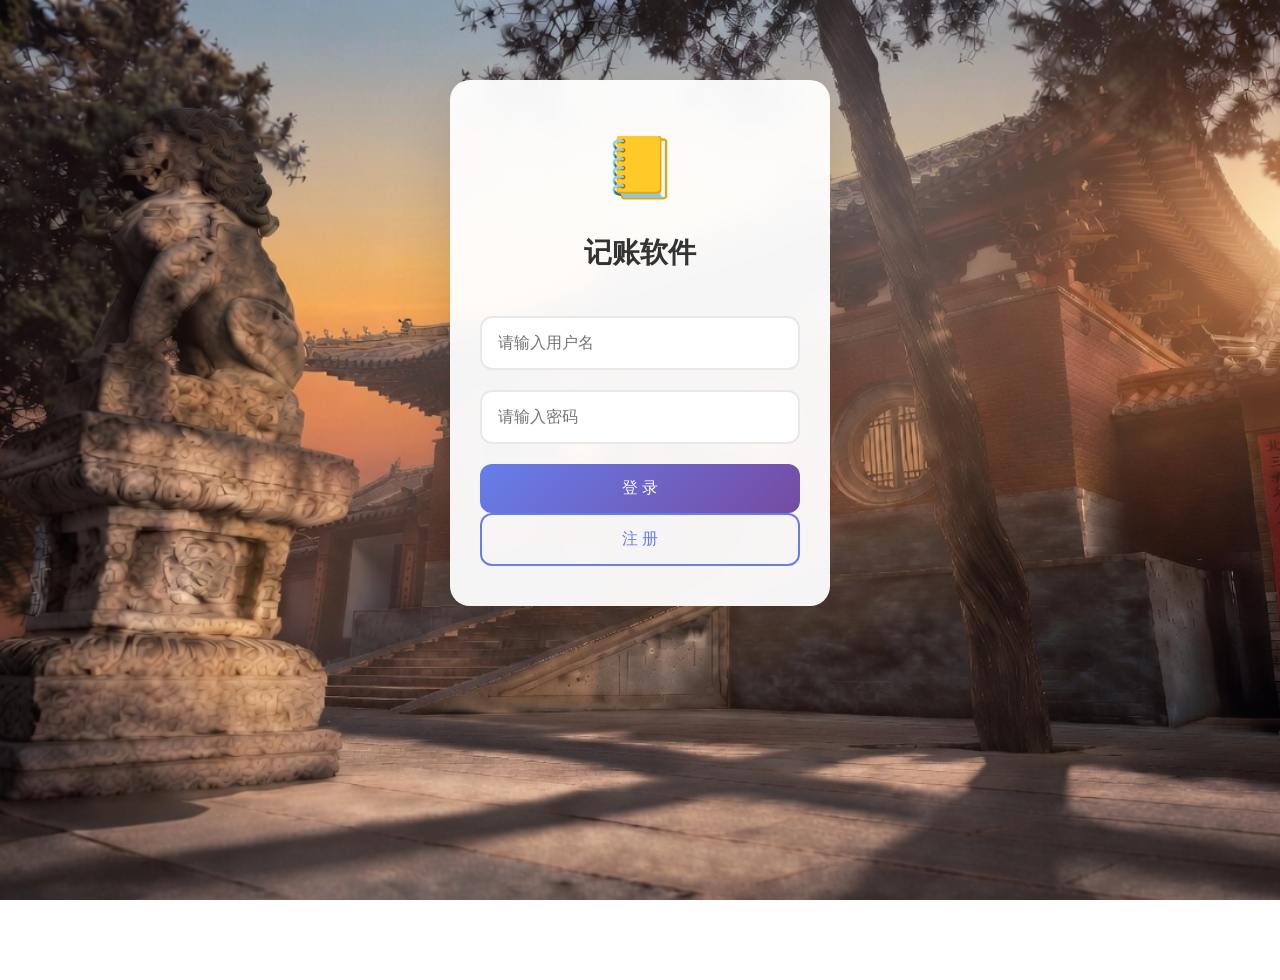
==== index.html @ ce6bc559 "Initial commit" ====
<!DOCTYPE html>
<html lang="zh-CN">
<head>
    <meta charset="UTF-8">
    <meta name="viewport" content="width=device-width, initial-scale=1.0">
    <title>记账软件</title>
    <link rel="stylesheet" href="css/style.css">
</head>
<body class="theme-custom">
    <div class="scenic-bg" id="scenic-bg">
        <div class="scenic-image" id="scenic-image"></div>
    </div>

    <div id="app">
        <div id="login-page" class="page active">
            <div class="login-container">
                <div class="login-header">
                    <div class="login-icon">📒</div>
                    <h1>记账软件</h1>
                </div>
                <form id="login-form">
                    <div class="form-group">
                        <input type="text" id="username" required placeholder="请输入用户名">
                    </div>
                    <div class="form-group">
                        <input type="password" id="password" required placeholder="请输入密码">
                    </div>
                    <button type="submit" class="btn btn-primary btn-full">登 录</button>
                    <button type="button" id="register-btn" class="btn btn-outline btn-full">注 册</button>
                </form>
            </div>
        </div>

        <div id="home-page" class="page">
            <div class="header">
                <div class="header-left">
                    <span id="current-user" class="user-info"></span>
                </div>
                <h1>我的账本</h1>
                <div class="header-right">
                    <button id="theme-btn" class="btn btn-icon" title="选择颜色">🎨</button>
                    <button id="settings-btn" class="btn btn-icon" title="设置">⚙️</button>
                    <button id="logout-btn" class="btn btn-icon" title="退出">🚪</button>
                </div>
            </div>
            <div class="content">
                <button id="create-notebook-btn" class="btn btn-primary btn-full btn-large">+ 创建账本</button>
                <div id="notebook-list" class="notebook-list"></div>
            </div>
        </div>

        <div id="notebook-page" class="page">
            <div class="bill-fixed-header">
                <div class="bill-header-row">
                    <button id="back-to-home-btn" class="btn btn-icon-dark">←</button>
                    <div class="bill-title-wrap">
                        <h2 class="bill-type">送货单</h2>
                        <div id="notebook-title-display" class="bill-notebook-title"></div>
                    </div>
                    <div class="bill-no" id="bill-no"></div>
                </div>
            </div>
            <div class="content bill-container">
                <div class="bill-card">
                    <div class="section-header" onclick="App.toggleSection('company')">
                        <span class="section-title">销售方信息</span>
                        <span class="section-toggle" id="company-toggle">▼</span>
                    </div>
                    <div class="company-section" id="company-section">
                        <div class="info-grid">
                            <div class="info-item">
                                <label>公司名称</label>
                                <input type="text" id="company-name" class="info-input" placeholder="点击填写">
                            </div>
                            <div class="info-item">
                                <label>公司电话</label>
                                <input type="tel" id="company-phone" class="info-input" placeholder="点击填写">
                            </div>
                            <div class="info-item full-width">
                                <label>公司地址</label>
                                <input type="text" id="company-address" class="info-input" placeholder="点击填写">
                            </div>
                            <div class="info-item">
                                <label>微信号</label>
                                <input type="text" id="company-wechat" class="info-input" placeholder="点击填写">
                            </div>
                        </div>
                    </div>

                    <div class="section-header" onclick="App.toggleSection('customer')">
                        <span class="section-title">购买方信息</span>
                        <span class="section-toggle" id="customer-toggle">▼</span>
                    </div>
                    <div class="customer-section" id="customer-section">
                        <div class="info-grid">
                            <div class="info-item">
                                <label>客户名称</label>
                                <input type="text" id="customer-name" class="info-input" placeholder="点击填写">
                            </div>
                            <div class="info-item">
                                <label>联系电话</label>
                                <input type="tel" id="customer-phone" class="info-input" placeholder="点击填写">
                            </div>
                            <div class="info-item">
                                <label>联系人</label>
                                <input type="text" id="customer-contact" class="info-input" placeholder="点击填写">
                            </div>
                            <div class="info-item full-width">
                                <label>客户地址</label>
                                <input type="text" id="customer-address" class="info-input" placeholder="点击填写">
                            </div>
                        </div>
                    </div>

                    <div class="date-section">
                        <label>日 期</label>
                        <div class="date-picker-row">
                            <button id="prev-day-btn" class="btn btn-date">◀</button>
                            <input type="date" id="date-picker" class="date-input">
                            <button id="next-day-btn" class="btn btn-date">▶</button>
                        </div>
                    </div>

                    <div class="table-section">
                        <table class="bill-table">
                            <thead>
                                <tr>
                                    <th>产品名称</th>
                                    <th>单价</th>
                                    <th>单位</th>
                                    <th>数量</th>
                                    <th>金额</th>
                                    <th>备注</th>
                                </tr>
                            </thead>
                            <tbody id="bill-records-tbody">
                            </tbody>
                        </table>
                    </div>

                    <div class="total-section">
                        <div class="total-row">
                            <span class="total-label">合计金额（大写）</span>
                            <span id="total-amount-cn" class="total-cn"></span>
                        </div>
                        <div class="total-row">
                            <span class="total-label">¥</span>
                            <span id="total-amount" class="total-number">0.00</span>
                        </div>
                    </div>

                    <button id="add-record-btn" class="btn btn-primary btn-full btn-large">+ 添加产品</button>

                    <div class="action-buttons-row">
                        <button id="print-btn" class="btn btn-outline">🖨️ 打印</button>
                        <button id="upload-image-btn" class="btn btn-outline">📷 上传图片</button>
                    </div>

                    <input type="file" id="image-input" accept="image/*" capture="environment" style="display: none;">

                    <div class="image-section">
                        <div id="image-list" class="image-list"></div>
                    </div>
                </div>
            </div>
        </div>
    </div>

    <div id="modal-overlay" class="modal-overlay">
        <div id="modal" class="modal">
            <div id="modal-content"></div>
        </div>
    </div>

    <div id="print-template" style="display: none;"></div>

    <script src="js/storage.js"></script>
    <script src="js/app.js"></script>
</body>
</html>
---- css/style.css ----
* {
    margin: 0;
    padding: 0;
    box-sizing: border-box;
}

:root {
    --primary-color: #667eea;
    --primary-light: #8fa0f5;
    --primary-dark: #4c5fd8;
    --primary-gradient: linear-gradient(135deg, var(--primary-color) 0%, #764ba2 100%);
}

body {
    font-family: -apple-system, BlinkMacSystemFont, 'Segoe UI', 'PingFang SC', 'Hiragino Sans GB', 'Microsoft YaHei', sans-serif;
    background: #ffffff;
    min-height: 100vh;
    color: #333;
    line-height: 1.6;
    overflow-x: hidden;
}

.scenic-bg {
    position: fixed;
    top: 0;
    left: 0;
    width: 100%;
    height: 100%;
    z-index: -1;
    overflow: hidden;
}

.scenic-image {
    position: absolute;
    top: 0;
    left: 0;
    width: 100%;
    height: 100%;
    background-size: cover;
    background-position: center;
    background-repeat: no-repeat;
    transition: opacity 1s ease;
}

#app {
    position: relative;
    z-index: 1;
}

.page {
    display: none;
    min-height: 100vh;
}

.page.active {
    display: block;
}

/* 登录页面 */
.login-container {
    max-width: 380px;
    margin: 80px auto;
    padding: 40px 30px;
    background: rgba(255, 255, 255, 0.95);
    border-radius: 20px;
    box-shadow: 0 20px 60px rgba(0, 0, 0, 0.15);
    backdrop-filter: blur(10px);
}

.login-header {
    text-align: center;
    margin-bottom: 40px;
}

.login-icon {
    font-size: 60px;
    margin-bottom: 15px;
}

.login-header h1 {
    font-size: 28px;
    color: #333;
    font-weight: 600;
}

.form-group {
    margin-bottom: 20px;
}

.form-group input {
    width: 100%;
    padding: 16px;
    border: 2px solid #e8e8e8;
    border-radius: 12px;
    font-size: 16px;
    transition: all 0.3s;
}

.form-group input:focus {
    outline: none;
    border-color: var(--primary-color);
}

/* 按钮样式 */
.btn {
    padding: 14px 24px;
    border: none;
    border-radius: 12px;
    cursor: pointer;
    font-size: 16px;
    font-weight: 500;
    transition: all 0.3s;
}

.btn-primary {
    background: var(--primary-gradient);
    color: #fff;
}

.btn-primary:hover {
    transform: translateY(-2px);
    box-shadow: 0 8px 20px rgba(102, 126, 234, 0.4);
}

.btn-outline {
    background: transparent;
    border: 2px solid var(--primary-color);
    color: var(--primary-color);
}

.btn-outline:hover {
    background: var(--primary-color);
    color: #fff;
}

.btn-full {
    width: 100%;
}

.btn-large {
    padding: 18px 24px;
    font-size: 18px;
}

.btn-icon {
    background: rgba(255, 255, 255, 0.25);
    color: #fff;
    padding: 10px 15px;
    border-radius: 10px;
    font-size: 20px;
}

.btn-icon:hover {
    background: rgba(255, 255, 255, 0.35);
}

.btn-icon-dark {
    background: rgba(0, 0, 0, 0.1);
    color: #333;
    padding: 10px 15px;
    border-radius: 10px;
    font-size: 20px;
}

/* 主页头部 */
.header {
    background: var(--primary-gradient);
    color: #fff;
    padding: 15px 20px;
    display: flex;
    align-items: center;
    justify-content: space-between;
    box-shadow: 0 4px 15px rgba(0, 0, 0, 0.2);
}

.header h1 {
    font-size: 20px;
    font-weight: 600;
}

.header-left, .header-right {
    display: flex;
    align-items: center;
    gap: 8px;
}

.header-right {
    min-width: 140px;
    justify-content: flex-end;
}

.user-info {
    font-size: 14px;
    opacity: 0.9;
}

/* 内容区域 */
.content {
    padding: 20px;
}

.notebook-list {
    margin-top: 20px;
}

.notebook-item {
    background: rgba(255, 255, 255, 0.95);
    padding: 24px;
    margin-bottom: 15px;
    border-radius: 16px;
    box-shadow: 0 4px 15px rgba(0, 0, 0, 0.1);
    cursor: pointer;
    transition: all 0.3s;
    backdrop-filter: blur(10px);
}

.notebook-item:hover {
    transform: translateY(-3px);
    box-shadow: 0 8px 25px rgba(0, 0, 0, 0.15);
}

.notebook-item:active {
    transform: scale(0.98);
}

.notebook-item h3 {
    font-size: 18px;
    color: #333;
    margin-bottom: 8px;
}

.notebook-item p {
    color: #999;
    font-size: 13px;
}

/* 账单固定头部 */
.bill-fixed-header {
    background: var(--primary-gradient);
    padding: 15px 20px;
    position: sticky;
    top: 0;
    z-index: 100;
    box-shadow: 0 4px 15px rgba(0, 0, 0, 0.2);
}

.bill-header-row {
    display: flex;
    align-items: center;
    gap: 15px;
}

.bill-title-wrap {
    flex: 1;
    text-align: center;
}

.bill-title-wrap h2 {
    color: #fff;
    font-size: 22px;
    letter-spacing: 4px;
}

.bill-notebook-title {
    color: rgba(255, 255, 255, 0.8);
    font-size: 12px;
    margin-top: 2px;
}

.bill-no {
    color: rgba(255, 255, 255, 0.8);
    font-size: 12px;
}

/* 账单卡片 */
.bill-container {
    padding: 15px;
}

.bill-card {
    background: rgba(255, 255, 255, 0.95);
    border-radius: 20px;
    padding: 25px;
    box-shadow: 0 10px 40px rgba(0, 0, 0, 0.1);
    backdrop-filter: blur(10px);
}

/* 可折叠区域 */
.section-header {
    display: flex;
    justify-content: space-between;
    align-items: center;
    padding: 15px 0;
    cursor: pointer;
    border-bottom: 1px solid #f0f0f0;
}

.section-title {
    font-size: 16px;
    font-weight: 600;
    color: #333;
}

.section-toggle {
    font-size: 12px;
    color: #999;
    transition: transform 0.3s;
}

.section-toggle.collapsed {
    transform: rotate(-90deg);
}

.company-section, .customer-section {
    overflow: hidden;
    transition: max-height 0.3s ease;
}

.company-section.collapsed, .customer-section.collapsed {
    max-height: 0;
}

.company-section, .customer-section {
    max-height: 500px;
}

/* 信息区域 */
.info-grid {
    display: grid;
    grid-template-columns: 1fr 1fr;
    gap: 15px;
    padding: 15px 0;
}

.info-item {
    display: flex;
    flex-direction: column;
}

.info-item.full-width {
    grid-column: span 2;
}

.info-item label {
    font-size: 12px;
    color: #999;
    margin-bottom: 6px;
}

.info-input {
    padding: 12px 14px;
    border: 1px solid #e8e8e8;
    border-radius: 10px;
    font-size: 14px;
    transition: all 0.3s;
    background: #fafafa;
}

.info-input:focus {
    outline: none;
    border-color: var(--primary-color);
    background: #fff;
}

.info-input:read-only {
    background: #f5f5f5;
    color: #999;
    cursor: not-allowed;
}

/* 日期选择 */
.date-section {
    margin: 20px 0;
}

.date-section > label {
    display: block;
    font-size: 12px;
    color: #999;
    margin-bottom: 10px;
}

.date-picker-row {
    display: flex;
    align-items: center;
    gap: 10px;
}

.btn-date {
    width: 50px;
    height: 44px;
    font-size: 18px;
    background: var(--primary-gradient);
    color: #fff;
    border: none;
    border-radius: 10px;
    cursor: pointer;
    transition: all 0.3s;
}

.btn-date:hover {
    transform: scale(1.05);
}

.date-input {
    flex: 1;
    padding: 12px;
    border: 2px solid #e8e8e8;
    border-radius: 10px;
    font-size: 16px;
    text-align: center;
}

.date-input:focus {
    outline: none;
    border-color: var(--primary-color);
}

/* 表格 */
.table-section {
    margin-bottom: 20px;
    overflow-x: auto;
}

.bill-table {
    width: 100%;
    border-collapse: collapse;
    font-size: 13px;
}

.bill-table th {
    background: var(--primary-gradient);
    color: #fff;
    padding: 14px 8px;
    font-weight: 500;
    white-space: nowrap;
}

.bill-table th:first-child {
    border-radius: 10px 0 0 0;
}

.bill-table th:last-child {
    border-radius: 0 10px 0 0;
}

.bill-table td {
    padding: 14px 8px;
    border-bottom: 1px solid #f0f0f0;
    text-align: center;
}

.bill-table tbody tr:hover {
    background: #f9f9f9;
}

.quantity-cell {
    cursor: pointer;
    color: var(--primary-color);
    font-weight: 500;
}

.quantity-cell:hover {
    background: #f0f0ff;
    border-radius: 8px;
}

/* 合计区域 */
.total-section {
    background: var(--primary-gradient);
    border-radius: 16px;
    padding: 20px;
    margin-bottom: 25px;
}

.total-row {
    display: flex;
    justify-content: space-between;
    align-items: center;
    color: #fff;
}

.total-row:first-child {
    margin-bottom: 10px;
}

.total-label {
    font-size: 14px;
    opacity: 0.9;
}

.total-cn {
    font-size: 18px;
    font-weight: 600;
    letter-spacing: 1px;
}

.total-number {
    font-size: 28px;
    font-weight: 700;
}

/* 图片区域 */
.image-section {
    margin-top: 20px;
}

.action-buttons-row {
    display: flex;
    gap: 12px;
    margin-top: 20px;
}

.action-buttons-row .btn {
    flex: 1;
}

.image-list {
    display: flex;
    flex-wrap: wrap;
    justify-content: center;
    gap: 12px;
    margin-top: 15px;
}

.image-item {
    position: relative;
    width: calc(20% - 10px);
    min-width: 80px;
    max-width: 120px;
    padding-top: calc(20% - 10px);
    min-height: 80px;
    max-height: 120px;
    border-radius: 12px;
    overflow: hidden;
    box-shadow: 0 4px 12px rgba(0, 0, 0, 0.1);
}

.image-item img {
    position: absolute;
    top: 0;
    left: 0;
    width: 100%;
    height: 100%;
    object-fit: cover;
    cursor: pointer;
    transition: transform 0.3s;
}

.image-item img:hover {
    transform: scale(1.05);
}

/* 模态框 */
.modal-overlay {
    display: none;
    position: fixed;
    top: 0;
    left: 0;
    width: 100%;
    height: 100%;
    background: rgba(0, 0, 0, 0.6);
    z-index: 1000;
    justify-content: center;
    align-items: center;
    backdrop-filter: blur(5px);
}

.modal-overlay.active {
    display: flex;
}

.modal {
    background: #fff;
    border-radius: 20px;
    padding: 30px;
    max-width: 450px;
    width: 90%;
    max-height: 80vh;
    overflow-y: auto;
    box-shadow: 0 20px 60px rgba(0, 0, 0, 0.3);
}

.modal h2 {
    margin-bottom: 25px;
    color: #333;
    font-size: 20px;
    text-align: center;
}

.modal-form-group {
    margin-bottom: 18px;
}

.modal-form-group label {
    display: block;
    margin-bottom: 8px;
    font-weight: 500;
    color: #666;
}

.modal-form-group input,
.modal-form-group select {
    width: 100%;
    padding: 14px;
    border: 2px solid #e8e8e8;
    border-radius: 10px;
    font-size: 15px;
    transition: all 0.3s;
}

.modal-form-group input:focus,
.modal-form-group select:focus {
    outline: none;
    border-color: var(--primary-color);
}

.modal-buttons {
    display: flex;
    gap: 12px;
    margin-top: 25px;
}

.modal-buttons .btn {
    flex: 1;
}

.category-list {
    max-height: 280px;
    overflow-y: auto;
    margin-bottom: 15px;
}

.category-item {
    padding: 16px;
    border-bottom: 1px solid #f0f0f0;
    cursor: pointer;
    transition: all 0.3s;
}

.category-item:hover {
    background: #f9f9f9;
}

.category-item div:first-child {
    font-weight: 600;
    color: #333;
    margin-bottom: 4px;
}

.category-item div:last-child {
    color: #999;
    font-size: 13px;
}

.color-picker-wrap {
    display: flex;
    align-items: center;
    gap: 15px;
    margin-bottom: 20px;
}

.color-preview {
    width: 60px;
    height: 60px;
    border-radius: 12px;
    border: 3px solid #e8e8e8;
}

.color-picker-input {
    flex: 1;
}

.image-preview-modal {
    position: fixed;
    top: 0;
    left: 0;
    width: 100%;
    height: 100%;
    background: rgba(0, 0, 0, 0.9);
    z-index: 2000;
    display: flex;
    justify-content: center;
    align-items: center;
}

.image-preview-modal img {
    max-width: 95%;
    max-height: 95%;
    border-radius: 10px;
}

/* 响应式 */
@media (max-width: 600px) {
    .login-container {
        margin: 40px 20px;
        padding: 30px 25px;
    }

    .login-icon {
        font-size: 50px;
    }

    .login-header h1 {
        font-size: 24px;
    }

    .header-right {
        min-width: auto;
    }

    .info-grid {
        grid-template-columns: 1fr;
    }

    .info-item.full-width {
        grid-column: span 1;
    }

    .bill-type {
        font-size: 18px;
    }

    .bill-table {
        font-size: 12px;
    }

    .bill-table th, .bill-table td {
        padding: 10px 5px;
    }

    .total-cn {
        font-size: 14px;
    }

    .total-number {
        font-size: 24px;
    }

    .modal {
        padding: 25px 20px;
        margin: 20px;
        width: calc(100% - 40px);
    }
}

/* 打印样式 */
@media print {
    body {
        background: white;
    }

    .scenic-bg,
    .header,
    .bill-fixed-header,
    #add-record-btn,
    .action-buttons-row,
    .image-section,
    .modal-overlay,
    .btn,
    .section-header {
        display: none !important;
    }

    #app {
        position: static;
    }

    .page {
        display: none !important;
    }

    .page.active {
        display: block !important;
    }

    .bill-container {
        padding: 0;
    }

    .bill-card {
        box-shadow: none;
        padding: 20px;
        max-width: 210mm;
        margin: 0 auto;
    }

    .info-grid {
        border: 1px solid #000;
    }

    .info-item {
        border: 1px solid #000;
        padding: 5px;
    }

    .bill-table {
        border: 1px solid #000;
    }

    .bill-table th,
    .bill-table td {
        border: 1px solid #000;
        padding: 8px;
    }

    .total-section {
        background: white !important;
        border: 1px solid #000;
        color: black;
    }

    .total-row {
        color: black;
    }

    .company-section,
    .customer-section {
        max-height: none !important;
        display: block !important;
    }
}

/* 打印模板样式 */
.print-bill {
    width: 210mm;
    min-height: 148mm;
    padding: 5mm 8mm;
    font-family: 'SimSun', '宋体', serif;
    font-size: 9pt;
    background: white;
    box-sizing: border-box;
    display: flex;
    flex-direction: column;
}

.print-content {
    flex: 1;
    display: flex;
    flex-direction: column;
}

.print-header {
    display: flex;
    justify-content: space-between;
    align-items: flex-start;
    border-bottom: 1px solid #000;
    padding-bottom: 5px;
    margin-bottom: 5px;
}

.print-company-name {
    font-size: 11pt;
    font-weight: bold;
}

.print-company-info {
    font-size: 8pt;
    color: #333;
}

.print-title {
    font-size: 14pt;
    font-weight: bold;
    text-align: center;
}

.print-meta {
    text-align: right;
    font-size: 8pt;
}

.print-meta-item {
    margin-bottom: 2px;
}

.print-customer {
    padding: 4px 0;
    border-bottom: 1px solid #000;
    margin-bottom: 5px;
    font-size: 8pt;
}

.print-customer-info {
    margin-bottom: 2px;
}

.print-table {
    width: 100%;
    table-layout: fixed;
    border-collapse: collapse;
    margin-bottom: 5px;
}

.print-table th,
.print-table td {
    border: 1px solid #000;
    padding: 3px 4px;
    text-align: center;
    font-size: 8pt;
    overflow: hidden;
    text-overflow: ellipsis;
    white-space: nowrap;
    word-break: break-all;
}

.print-table th {
    background: #f0f0f0;
    font-weight: bold;
}

.print-table th:nth-child(1),
.print-table td:nth-child(1) {
    width: 8%;
}

.print-table th:nth-child(2),
.print-table td:nth-child(2) {
    width: 30%;
    text-align: left;
}

.print-table th:nth-child(3),
.print-table td:nth-child(3) {
    width: 12%;
}

.print-table th:nth-child(4),
.print-table td:nth-child(4) {
    width: 10%;
}

.print-table th:nth-child(5),
.print-table td:nth-child(5) {
    width: 15%;
}

.print-table th:nth-child(6),
.print-table td:nth-child(6) {
    width: 15%;
}

.print-table tbody tr {
    page-break-inside: avoid;
    orphans: 2;
    widows: 2;
}

.print-total {
    display: flex;
    justify-content: space-between;
    align-items: center;
    padding: 5px 0;
    border-top: 1px solid #000;
    font-weight: bold;
    font-size: 9pt;
}

.print-total-cn {
    font-size: 9pt;
}

.print-total-num {
    font-size: 10pt;
}

.print-footer {
    display: flex;
    justify-content: space-between;
    align-items: flex-end;
    margin-top: 8px;
    font-size: 8pt;
}

.print-signature {
    display: flex;
    gap: 20px;
}

.print-company-wechat {
    text-align: right;
}

.print-page {
    page-break-after: always;
}

.print-page:last-child {
    page-break-after: avoid;
}

@media print {
    .print-bill {
        display: block !important;
    }

    @page {
        margin: 0;
    }

    html, body {
        margin: 0;
        padding: 0;
    }
}
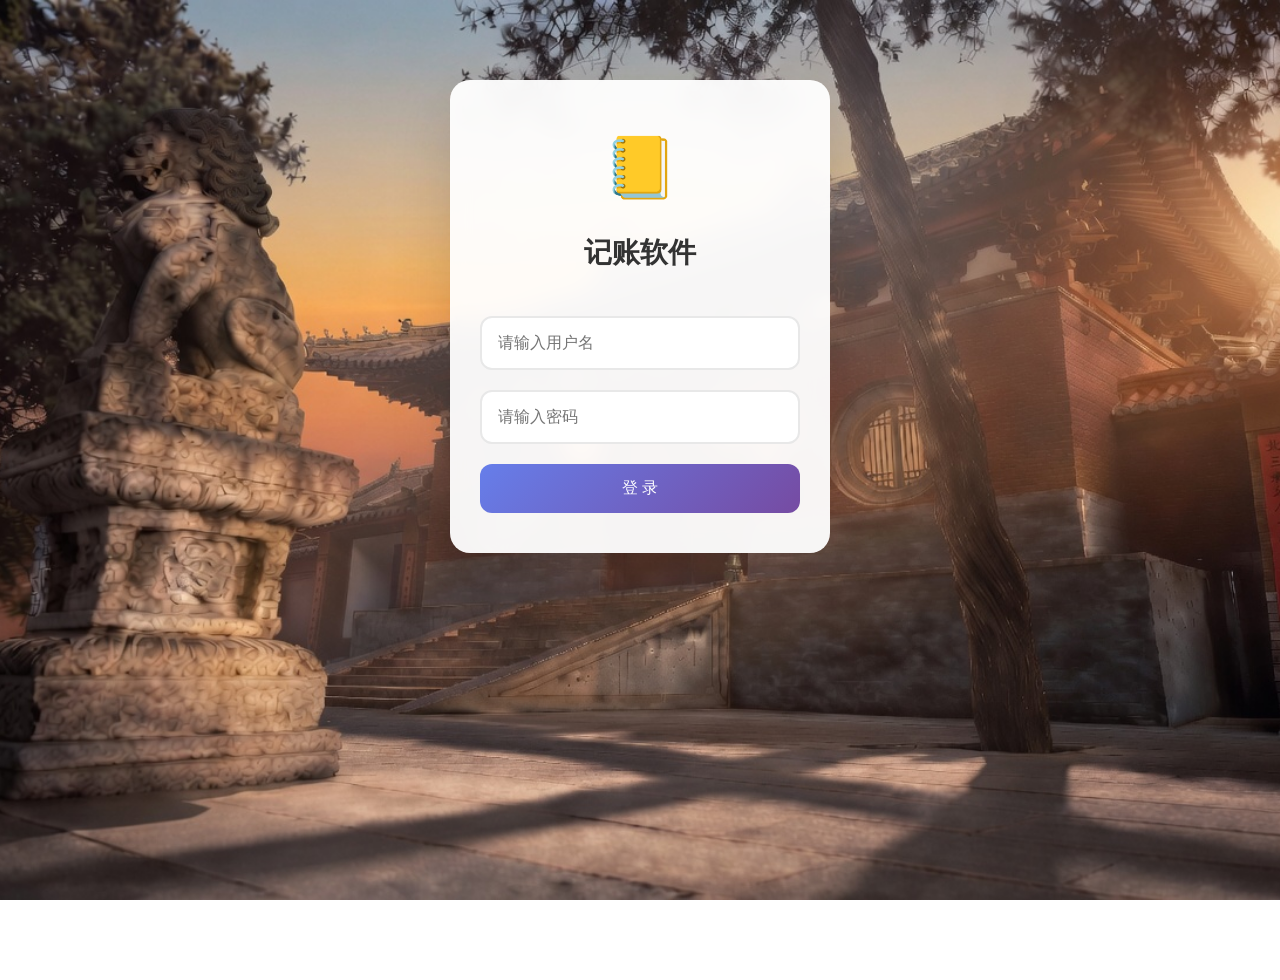
==== commit a5e242b6: "前后端合并部署，API改用相对路径~" ====
--- a/index.html
+++ b/index.html
@@ -26,7 +26,6 @@
                         <input type="password" id="password" required placeholder="请输入密码">
                     </div>
                     <button type="submit" class="btn btn-primary btn-full">登 录</button>
-                    <button type="button" id="register-btn" class="btn btn-outline btn-full">注 册</button>
                 </form>
             </div>
         </div>
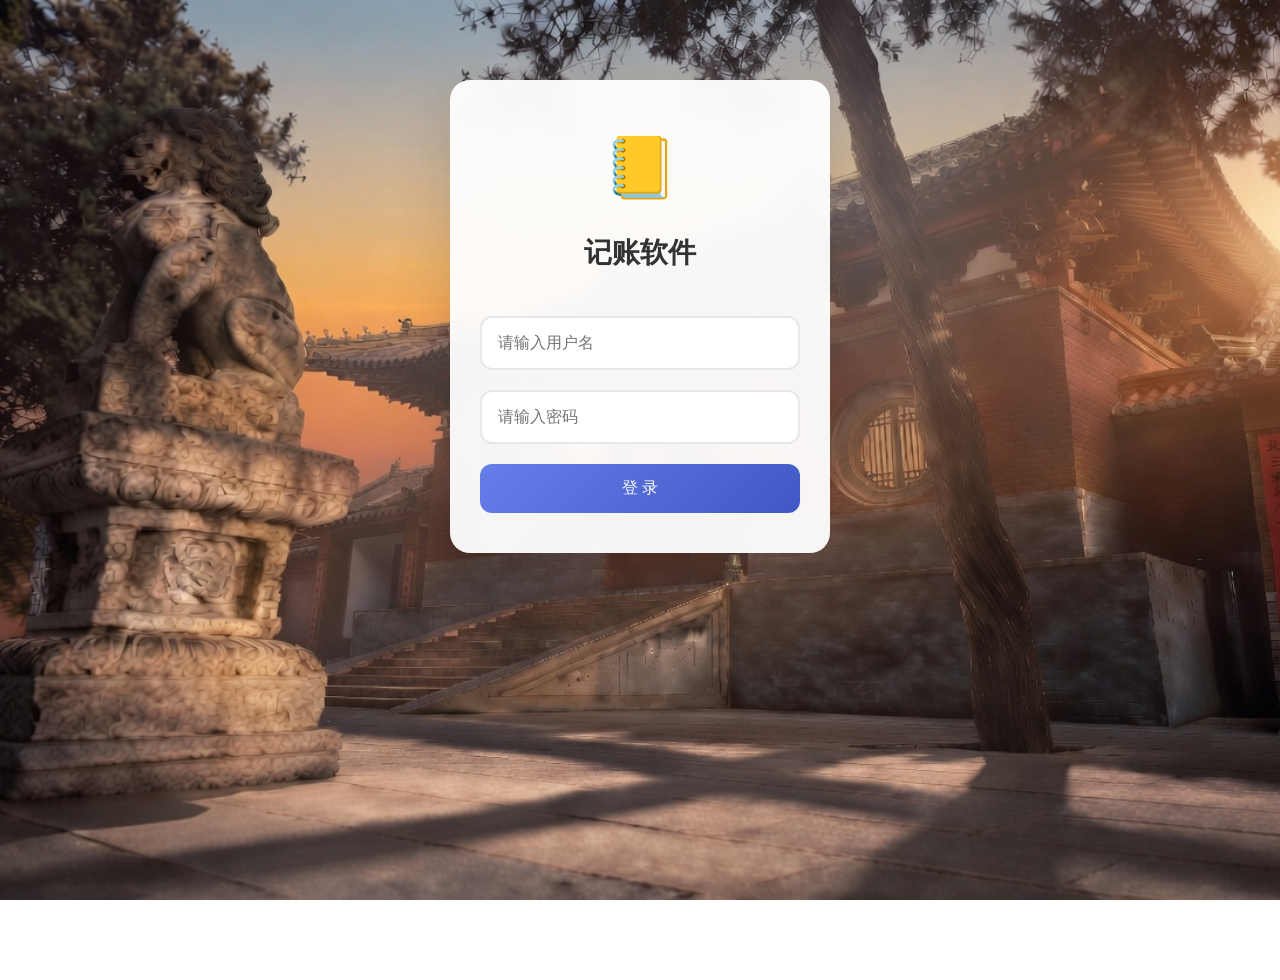
==== commit 7beb46d8: "添加管理员后台" ====
--- a/index.html
+++ b/index.html
@@ -37,6 +37,7 @@
                 </div>
                 <h1>我的账本</h1>
                 <div class="header-right">
+                    <button id="admin-btn" class="btn btn-icon" title="后台管理" style="display: none;">🔧</button>
                     <button id="theme-btn" class="btn btn-icon" title="选择颜色">🎨</button>
                     <button id="settings-btn" class="btn btn-icon" title="设置">⚙️</button>
                     <button id="logout-btn" class="btn btn-icon" title="退出">🚪</button>
